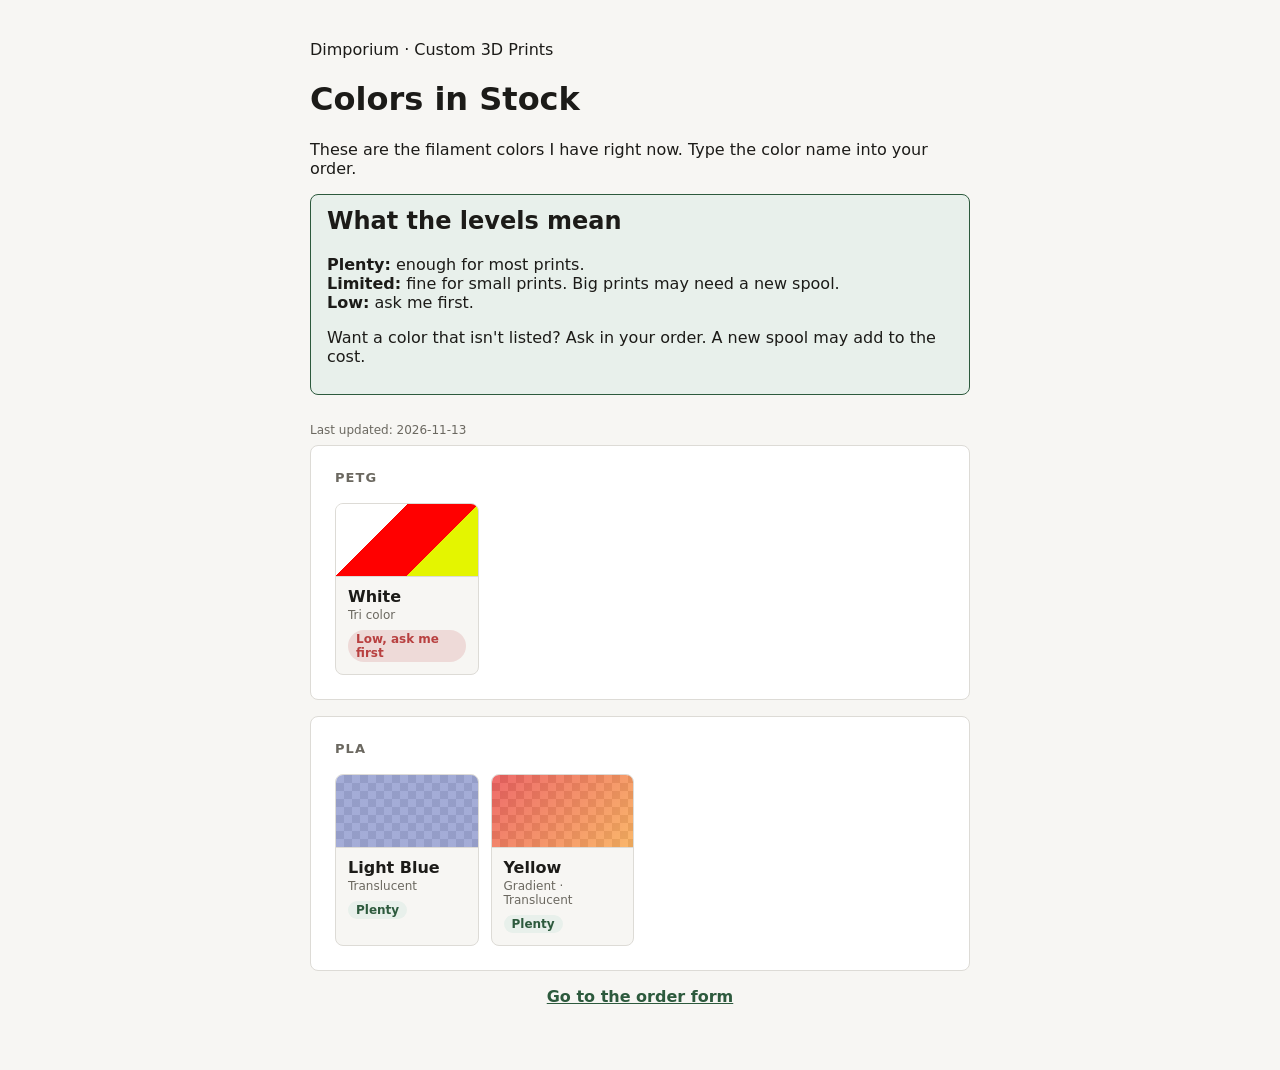
==== colors.html @ b086b02b "Add in-stock colors page" ====
<!DOCTYPE html>
<html lang="en">

<head>
    <meta charset="UTF-8">
    <meta name="viewport" content="width=device-width, initial-scale=1.0">
    <title>Colors in Stock</title>
    <link rel="stylesheet" href="style.css">
</head>

<body>
    <div class="container">
        <header>
            <span class="brand-name">Dimporium · Custom 3D Prints</span>
            <h1>Colors in Stock</h1>
            <p class="subtitle">These are the filament colors I have right now. Type the color name into your order.</p>
        </header>

        <div class="notice">
            <h2>What the levels mean</h2>
            <p><strong>Plenty:</strong> enough for most prints.<br>
                <strong>Limited:</strong> fine for small prints. Big prints may need a new spool.<br>
                <strong>Low:</strong> ask me first.
            </p>
            <p>Want a color that isn't listed? Ask in your order. A new spool may add to the cost.</p>
        </div>

        <p id="updated" class="field-note"></p>
        <div id="colorList"></div>

        <a class="back-link" href="index.html">Go to the order form</a>
    </div>
    <script src="colors.js"></script>
</body>

</html>
---- style.css ----
:root {
    --bg: #f7f6f3;
    --surface: #ffffff;
    --border: #dddbd6;
    --text: #1c1b18;
    --muted: #6b6860;
    --accent: #2d5a3d;
    --danger: #b84040;
    --accent-light: #e8f0eb;
    --warning: #9a6b00;
    color-scheme: light dark;
}

body {
    font-family: system-ui, sans-serif;
    background: var(--bg);
    color: var(--text);
    margin: 0;
    padding: 40px 16px;
}

.container {
    max-width: 660px;
    margin: 0 auto;
}

.card {
    background: var(--surface);
    border: 1px solid var(--border);
    border-radius: 8px;
    padding: 24px;
    margin-bottom: 16px;
}

.card h2 {
    margin: 0 0 18px;
    font-size: 13px;
    text-transform: uppercase;
    letter-spacing: 0.08em;
    color: var(--muted);
}

.field {
    margin-bottom: 20px;
}

label {
    display: block;
    font-weight: 500;
    margin-bottom: 6px;
}

input,
select,
textarea {
    width: 100%;
    font: inherit;
    padding: 9px 12px;
    border: 1px solid var(--border);
    border-radius: 6px;
    background: var(--bg);
    box-sizing: border-box;
}

textarea {
    min-height: 90px;
    resize: vertical;
}


button {
    width: 100%;
    background: var(--accent);
    color: #ffffff;
    border: none;
    border-radius: 8px;
    padding: 13px;
    font: inherit;
    font-weight: 600;
    cursor: pointer;
}

.notice {
    background: var(--accent-light);
    border: 1px solid var(--accent);
    border-radius: 8px;
    padding: 12px 16px;
    margin-bottom: 28px;
}

.notice h2 {
    margin-top: 0;
}

.row {
    display: grid;
    grid-template-columns: 1fr 1fr;
    gap: 12px;
}

@media (max-width: 480px) {
    .row {
        grid-template-columns: 1fr;
    }
}

.req {
    color: var(--danger);
}

.field-note {
    font-size: 12px;
    color: var(--muted);
    margin: 6px 0 0;
}

.success pre {
    text-align: left;
    background: var(--bg);
    border: 1px solid var(--border);
    border-radius: 6px;
    padding: 16px;
    font-size: 13px;
    white-space: pre-wrap;
}

.success {
    text-align: center;
    background: var(--surface);
    border: 1px solid var(--border);
    border-radius: 8px;
    padding: 24px;
    margin-bottom: 16px;
}

.success h2 {
    margin-top: 0;
}


.btn-secondary {
    background: none;
    color: var(--text);
    border: 1px solid var(--border);
    margin-top: 12px;
}

input:focus,
select:focus,
textarea:focus {
    outline: none;
    border-color: var(--accent);
    box-shadow: 0 0 0 3px color-mix(in srgb, var(--accent) 25%, transparent);
}

button:hover {
    opacity: 0.9;
}

@media (prefers-color-scheme: dark) {
    :root {
        --bg: #161614;
        --surface: #1f1f1c;
        --border: #2e2e2a;
        --text: #e8e6e0;
        --muted: #8a8880;
        --accent: #4a8a60;
        --accent-light: #1a2e22;
        --danger: #e06060;
        --warning: #9a6b00;
    }
}

.color-grid {
    display: grid;
    grid-template-columns: repeat(auto-fill, minmax(140px, 1fr));
    gap: 12px;
}

.color-item {
    border: 1px solid var(--border);
    border-radius: 8px;
    overflow: hidden;
    background: var(--bg);
}

.color-chip {
    height: 72px;
    border-bottom: 1px solid var(--border);
}

.color-name {
    font-weight: 600;
    margin: 10px 12px 2px;
}

.color-details {
    font-size: 12px;
    color: var(--muted);
    margin: 0 12px;
}

.level {
    display: inline-block;
    margin: 8px 12px 12px;
    padding: 2px 8px;
    border-radius: 999px;
    font-size: 12px;
    font-weight: 600;
}

.level-plenty {
    background: var(--accent-light);
    color: var(--accent);
}

.level-limited {
    background: color-mix(in srgb, var(--warning) 15%, transparent);
    color: var(--warning);
}

.level-low {
    background: color-mix(in srgb, var(--danger) 15%, transparent);
    color: var(--danger);
}

.back-link {
    display: block;
    text-align: center;
    color: var(--accent);
    font-weight: 600;
    margin: 8px 0 24px;
}

#updated {
    margin-bottom: 8px;
}

.row+.field-note {
    margin: -12px 0 20px;
    font-size: 14px;
    font-weight: 600;
}

.field-note a {
    color: var(--accent);
}
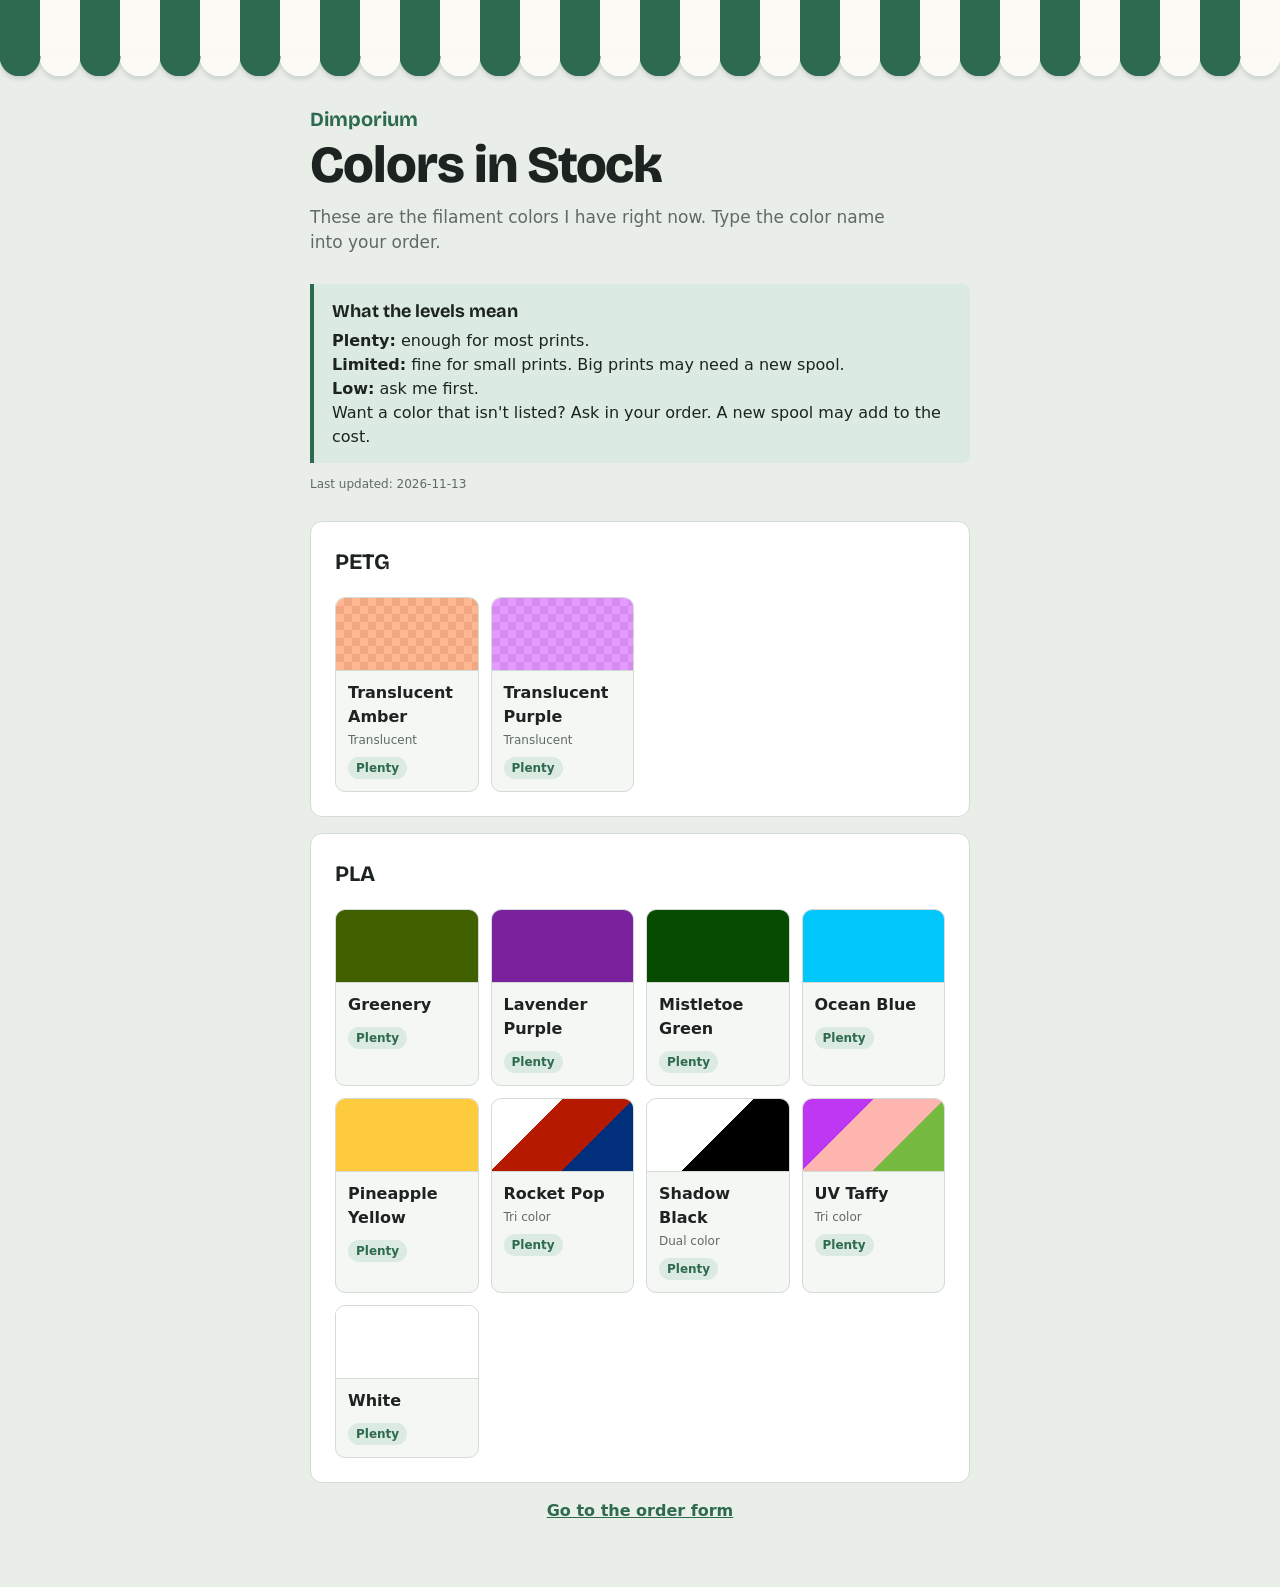
==== commit 50af3e99: "Change page design" ====
--- a/colors.html
+++ b/colors.html
@@ -5,15 +5,22 @@
     <meta charset="UTF-8">
     <meta name="viewport" content="width=device-width, initial-scale=1.0">
     <title>Colors in Stock</title>
+    <link rel="preconnect" href="https://fonts.googleapis.com">
+    <link rel="preconnect" href="https://fonts.gstatic.com" crossorigin>
+    <link
+        href="https://fonts.googleapis.com/css2?family=Bricolage+Grotesque:opsz,wght@12..96,700;12..96,800&display=swap"
+        rel="stylesheet">
     <link rel="stylesheet" href="style.css">
 </head>
 
 <body>
+    <div class="awning" aria-hidden="true"></div>
     <div class="container">
         <header>
-            <span class="brand-name">Dimporium · Custom 3D Prints</span>
+            <p class="brand-name">Dimporium</p>
             <h1>Colors in Stock</h1>
-            <p class="subtitle">These are the filament colors I have right now. Type the color name into your order.</p>
+            <p class="subtitle">These are the filament colors I have right now. Type the color name into your order.
+            </p>
         </header>
 
         <div class="notice">
--- a/style.css
+++ b/style.css
@@ -1,43 +1,155 @@
 :root {
-    --bg: #f7f6f3;
+    --bg: #e9eee9;
     --surface: #ffffff;
-    --border: #dddbd6;
-    --text: #1c1b18;
-    --muted: #6b6860;
-    --accent: #2d5a3d;
+    --field: #f4f7f4;
+    --border: #d3dbd4;
+    --text: #1d2320;
+    --muted: #5f6b63;
+    --accent: #2d6a4f;
+    --accent-light: #dcebe2;
+    --awning: #2d6a4f;
+    --awning-light: #fbfaf5;
     --danger: #b84040;
-    --accent-light: #e8f0eb;
     --warning: #9a6b00;
+    --heading-font: "Bricolage Grotesque", system-ui, sans-serif;
     color-scheme: light dark;
+}
+
+@media (prefers-color-scheme: dark) {
+    :root {
+        --bg: #171b19;
+        --surface: #202623;
+        --field: #1a1f1c;
+        --border: #313a35;
+        --text: #e6ebe7;
+        --muted: #93a098;
+        --accent: #5fae86;
+        --accent-light: #1f3328;
+        --awning: #2d6a4f;
+        --awning-light: #d9ddd6;
+        --danger: #e06060;
+        --warning: #e0b040;
+    }
 }
 
 body {
     font-family: system-ui, sans-serif;
+    line-height: 1.5;
     background: var(--bg);
     color: var(--text);
     margin: 0;
-    padding: 40px 16px;
+}
+
+/* The shop awning from the Dimporium logo */
+.awning {
+    position: relative;
+    height: 56px;
+    background: repeating-linear-gradient(90deg,
+            var(--awning) 0 40px,
+            var(--awning-light) 40px 80px);
+    transform-origin: top;
+    animation: unroll 0.7s ease-out;
+}
+
+.awning::after {
+    content: "";
+    position: absolute;
+    top: 100%;
+    left: 0;
+    right: 0;
+    height: 20px;
+    background:
+        radial-gradient(circle at 20px 0, var(--awning) 20px, transparent 21px) 0 0 / 80px 20px repeat-x,
+        radial-gradient(circle at 60px 0, var(--awning-light) 20px, transparent 21px) 0 0 / 80px 20px repeat-x;
+    filter: drop-shadow(0 3px 2px rgb(0 0 0 / 0.12));
+}
+
+@keyframes unroll {
+    from {
+        transform: scaleY(0);
+    }
+
+    to {
+        transform: scaleY(1);
+    }
+}
+
+@media (prefers-reduced-motion: reduce) {
+    .awning {
+        animation: none;
+    }
 }
 
 .container {
     max-width: 660px;
     margin: 0 auto;
+    padding: 48px 16px 40px;
+}
+
+header {
+    margin-bottom: 28px;
+}
+
+.brand-name {
+    font-family: var(--heading-font);
+    font-weight: 700;
+    font-size: 20px;
+    color: var(--accent);
+    margin: 0;
+}
+
+h1 {
+    font-family: var(--heading-font);
+    font-weight: 800;
+    font-size: clamp(36px, 9vw, 52px);
+    line-height: 1.05;
+    letter-spacing: -0.02em;
+    margin: 4px 0 12px;
+}
+
+.subtitle {
+    font-size: 17px;
+    color: var(--muted);
+    margin: 0;
+    max-width: 34em;
 }
 
 .card {
     background: var(--surface);
     border: 1px solid var(--border);
-    border-radius: 8px;
+    border-radius: 12px;
     padding: 24px;
     margin-bottom: 16px;
 }
 
 .card h2 {
+    font-family: var(--heading-font);
+    font-weight: 700;
+    font-size: 22px;
     margin: 0 0 18px;
-    font-size: 13px;
-    text-transform: uppercase;
-    letter-spacing: 0.08em;
-    color: var(--muted);
+}
+
+.notice {
+    background: var(--accent-light);
+    border-left: 4px solid var(--accent);
+    border-radius: 0 8px 8px 0;
+    padding: 14px 18px;
+    margin-bottom: 12px;
+}
+
+.notice h2 {
+    font-family: var(--heading-font);
+    font-size: 18px;
+    margin: 0 0 4px;
+}
+
+.notice p {
+    margin: 0;
+}
+
+form,
+#colorList {
+    margin-top: 28px;
 }
 
 .field {
@@ -46,7 +158,7 @@
 
 label {
     display: block;
-    font-weight: 500;
+    font-weight: 600;
     margin-bottom: 6px;
 }
 
@@ -55,94 +167,17 @@
 textarea {
     width: 100%;
     font: inherit;
-    padding: 9px 12px;
-    border: 1px solid var(--border);
-    border-radius: 6px;
-    background: var(--bg);
+    padding: 10px 12px;
+    border: 1px solid var(--border);
+    border-radius: 8px;
+    background: var(--field);
+    color: var(--text);
     box-sizing: border-box;
 }
 
 textarea {
     min-height: 90px;
     resize: vertical;
-}
-
-
-button {
-    width: 100%;
-    background: var(--accent);
-    color: #ffffff;
-    border: none;
-    border-radius: 8px;
-    padding: 13px;
-    font: inherit;
-    font-weight: 600;
-    cursor: pointer;
-}
-
-.notice {
-    background: var(--accent-light);
-    border: 1px solid var(--accent);
-    border-radius: 8px;
-    padding: 12px 16px;
-    margin-bottom: 28px;
-}
-
-.notice h2 {
-    margin-top: 0;
-}
-
-.row {
-    display: grid;
-    grid-template-columns: 1fr 1fr;
-    gap: 12px;
-}
-
-@media (max-width: 480px) {
-    .row {
-        grid-template-columns: 1fr;
-    }
-}
-
-.req {
-    color: var(--danger);
-}
-
-.field-note {
-    font-size: 12px;
-    color: var(--muted);
-    margin: 6px 0 0;
-}
-
-.success pre {
-    text-align: left;
-    background: var(--bg);
-    border: 1px solid var(--border);
-    border-radius: 6px;
-    padding: 16px;
-    font-size: 13px;
-    white-space: pre-wrap;
-}
-
-.success {
-    text-align: center;
-    background: var(--surface);
-    border: 1px solid var(--border);
-    border-radius: 8px;
-    padding: 24px;
-    margin-bottom: 16px;
-}
-
-.success h2 {
-    margin-top: 0;
-}
-
-
-.btn-secondary {
-    background: none;
-    color: var(--text);
-    border: 1px solid var(--border);
-    margin-top: 12px;
 }
 
 input:focus,
@@ -153,24 +188,96 @@
     box-shadow: 0 0 0 3px color-mix(in srgb, var(--accent) 25%, transparent);
 }
 
+button {
+    width: 100%;
+    background: var(--accent);
+    color: #ffffff;
+    border: none;
+    border-radius: 10px;
+    padding: 15px;
+    font-family: var(--heading-font);
+    font-size: 18px;
+    font-weight: 700;
+    cursor: pointer;
+}
+
 button:hover {
     opacity: 0.9;
 }
 
-@media (prefers-color-scheme: dark) {
-    :root {
-        --bg: #161614;
-        --surface: #1f1f1c;
-        --border: #2e2e2a;
-        --text: #e8e6e0;
-        --muted: #8a8880;
-        --accent: #4a8a60;
-        --accent-light: #1a2e22;
-        --danger: #e06060;
-        --warning: #9a6b00;
-    }
-}
-
+button:focus-visible,
+a:focus-visible {
+    outline: 3px solid var(--accent);
+    outline-offset: 3px;
+}
+
+.btn-secondary {
+    background: none;
+    color: var(--text);
+    border: 1px solid var(--border);
+    font-family: inherit;
+    font-size: 16px;
+    font-weight: 600;
+    margin-top: 12px;
+}
+
+.row {
+    display: grid;
+    grid-template-columns: 1fr 1fr;
+    gap: 12px;
+}
+
+@media (max-width: 480px) {
+    .row {
+        grid-template-columns: 1fr;
+    }
+}
+
+.req {
+    color: var(--danger);
+}
+
+.field-note {
+    font-size: 12px;
+    color: var(--muted);
+    margin: 6px 0 0;
+}
+
+.field-note a {
+    color: var(--accent);
+}
+
+.row+.field-note {
+    margin: -12px 0 20px;
+    font-size: 14px;
+    font-weight: 600;
+}
+
+.success {
+    text-align: center;
+    background: var(--surface);
+    border: 1px solid var(--border);
+    border-radius: 12px;
+    padding: 24px;
+    margin-top: 28px;
+}
+
+.success h2 {
+    font-family: var(--heading-font);
+    margin-top: 0;
+}
+
+.success pre {
+    text-align: left;
+    background: var(--field);
+    border: 1px solid var(--border);
+    border-radius: 8px;
+    padding: 16px;
+    font-size: 13px;
+    white-space: pre-wrap;
+}
+
+/* Colors in stock page */
 .color-grid {
     display: grid;
     grid-template-columns: repeat(auto-fill, minmax(140px, 1fr));
@@ -179,9 +286,9 @@
 
 .color-item {
     border: 1px solid var(--border);
-    border-radius: 8px;
+    border-radius: 10px;
     overflow: hidden;
-    background: var(--bg);
+    background: var(--field);
 }
 
 .color-chip {
@@ -224,24 +331,14 @@
     color: var(--danger);
 }
 
+#updated {
+    margin-bottom: 8px;
+}
+
 .back-link {
     display: block;
     text-align: center;
     color: var(--accent);
     font-weight: 600;
     margin: 8px 0 24px;
-}
-
-#updated {
-    margin-bottom: 8px;
-}
-
-.row+.field-note {
-    margin: -12px 0 20px;
-    font-size: 14px;
-    font-weight: 600;
-}
-
-.field-note a {
-    color: var(--accent);
 }
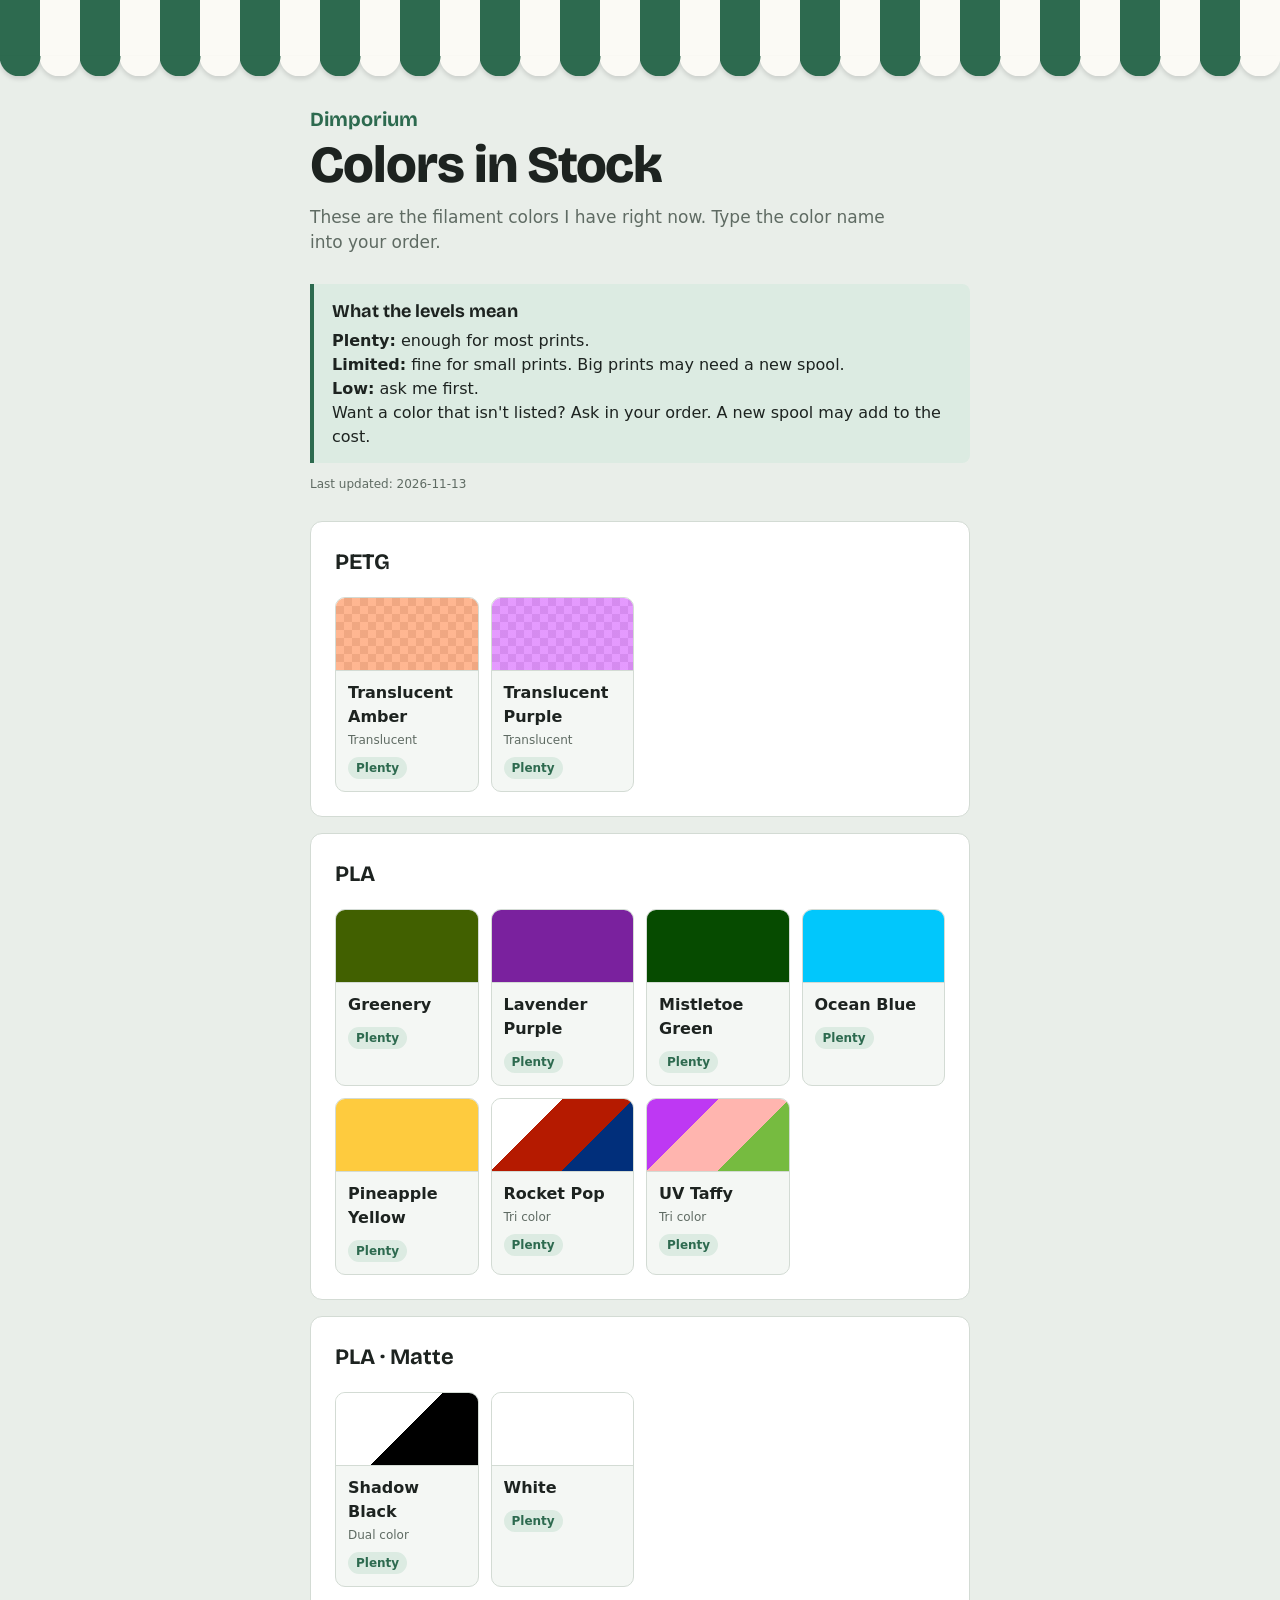
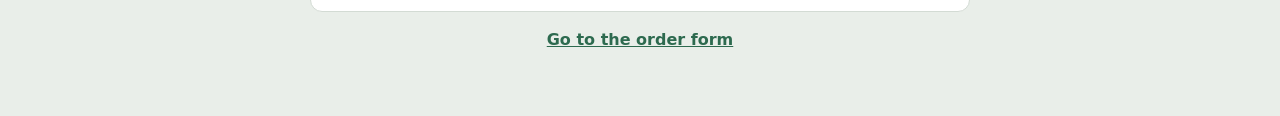
==== commit 2c82abc9: "Add favicon, home screen icon, and link preview" ====
--- a/colors.html
+++ b/colors.html
@@ -4,7 +4,10 @@
 <head>
     <meta charset="UTF-8">
     <meta name="viewport" content="width=device-width, initial-scale=1.0">
-    <title>Colors in Stock</title>
+    <title>Colors in stock | Dimporium</title>
+    <meta name="theme-color" content="#2d6a4f">
+    <link rel="icon" href="favicon.svg" type="image/svg+xml">
+    <link rel="apple-touch-icon" href="apple-touch-icon.png">
     <link rel="preconnect" href="https://fonts.googleapis.com">
     <link rel="preconnect" href="https://fonts.gstatic.com" crossorigin>
     <link
--- a/style.css
+++ b/style.css
@@ -341,4 +341,23 @@
     color: var(--accent);
     font-weight: 600;
     margin: 8px 0 24px;
+}
+
+.checkbox {
+    display: flex;
+    align-items: center;
+    gap: 10px;
+    font-weight: 500;
+    cursor: pointer;
+}
+
+.checkbox input {
+    width: 20px;
+    height: 20px;
+    margin: 0;
+    accent-color: var(--accent);
+}
+
+.checkbox+.field {
+    margin: 16px 0 0;
 }
